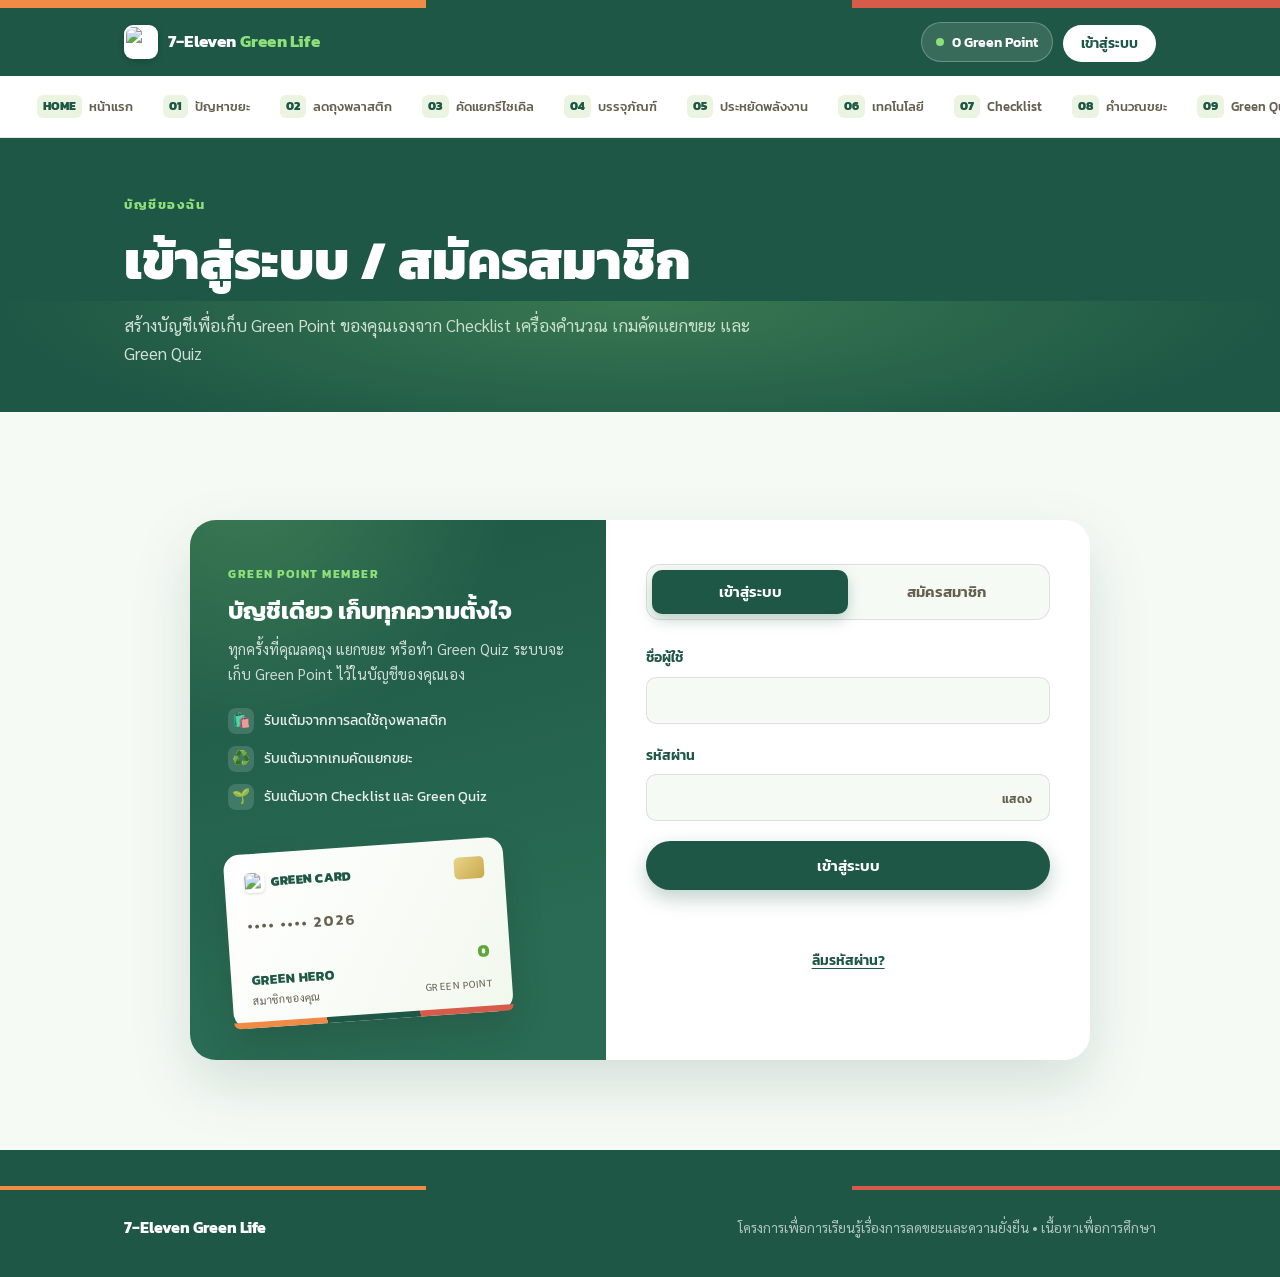
==== bags.html @ 4999dcd1 "Add files via upload" ====
<!DOCTYPE html>
<html lang="th">
<head>
<script>
  // gate: must be logged in to view this page
  if(!localStorage.getItem('seven_green_session')){
    location.href = 'login.html';
  }
</script>
<meta charset="UTF-8">
<meta name="viewport" content="width=device-width, initial-scale=1.0">
<title>การลดใช้ถุงพลาสติก | 7-Eleven Green Life</title>
<link rel="stylesheet" href="style.css">
</head>
<body>
<div class="tri-stripe"></div>

<header class="site-head">
  <div class="topbar">
    <div class="wrap">
      <a href="index.html" class="brand">
        <img src="images/7eleven-logo.png" alt="7-Eleven" class="mark">
        <span class="name">7‑Eleven <span>Green Life</span></span>
      </a>
      <div class="topbar-right">
        <div class="green-point"><span class="dot"></span><span data-green-points>0 Green Point</span></div>
        <div class="auth-area" id="authArea"></div>
      </div>
    </div>
  </div>
  <nav class="aisle-nav">
    <div class="wrap">
      <a href="index.html"><span class="num">HOME</span>หน้าแรก</a>
      <a href="problem.html"><span class="num">01</span>ปัญหาขยะ</a>
      <a href="bags.html"><span class="num">02</span>ลดถุงพลาสติก</a>
      <a href="recycle.html"><span class="num">03</span>คัดแยกรีไซเคิล</a>
      <a href="packaging.html"><span class="num">04</span>บรรจุภัณฑ์</a>
      <a href="energy.html"><span class="num">05</span>ประหยัดพลังงาน</a>
      <a href="technology.html"><span class="num">06</span>เทคโนโลยี</a>
      <a href="customer.html"><span class="num">07</span>Checklist</a>
      <a href="calculator.html"><span class="num">08</span>คำนวณขยะ</a>
      <a href="quiz.html"><span class="num">09</span>Green Quiz</a>
    </div>
  </nav>
</header>

<section class="aisle-sign">
  <div class="wrap">
    <span class="eyebrow">อาศัย 02 · ลงมือทำ</span>
    <h1>การลดใช้ถุงพลาสติก</h1>
    <p class="lede">ถุงพลาสติกใบเดียวที่คุณปฏิเสธวันนี้ อาจหมายถึงหลายร้อยปีที่ธรรมชาติไม่ต้องแบกรับ</p>
  </div>
</section>

<main>
  <div class="wrap">

    <section>
      <div class="shelf-label"><span class="badge">02 ต้นตอปัญหา</span><div class="line"></div></div>
      <h2>ปัญหาถุงพลาสติกแบบใช้ครั้งเดียว</h2>
      <p>ถุงพลาสติกหูหิ้วที่แจกฟรีหน้าเคาน์เตอร์คือขยะที่พบมากที่สุดจากร้านสะดวกซื้อ เพราะแจกง่าย ใช้ฟรี และมักถูกใช้เพียงครั้งเดียวก่อนถูกทิ้ง ทั้งที่ใช้เวลาผลิตจากทรัพยากรปิโตรเลียม และใช้เวลาย่อยสลายในธรรมชาตินานนับร้อยปี การลดถุงพลาสติกจึงเป็นจุดเริ่มต้นที่ง่ายที่สุดจุดหนึ่งในการลดขยะ</p>
      <div class="grid cols-3 mt">
        <div class="stat"><span class="num">1 ครั้ง</span><span class="label">อายุการใช้งานเฉลี่ยของถุงพลาสติก 1 ใบ</span></div>
        <div class="stat"><span class="num">400+</span><span class="label">ปีที่ใช้ย่อยสลายในธรรมชาติ</span></div>
        <div class="stat"><span class="num">0 บาท</span><span class="label">ต้นทุนที่ลูกค้าจ่าย แต่สิ่งแวดล้อมต้องแบกรับ</span></div>
      </div>
    </section>

    <section>
      <div class="shelf-label"><span class="badge">การรณรงค์</span><div class="line"></div></div>
      <h2>การรณรงค์ลดการใช้ถุง</h2>
      <div class="grid cols-2">
        <div class="card">
          <h3>💬 ถามก่อนแจกทุกครั้ง</h3>
          <p>พนักงานถามลูกค้าก่อนหยิบถุงเสมอ แทนการหยิบใส่ให้อัตโนมัติ เพื่อให้ลูกค้ามีสิทธิ์เลือก</p>
        </div>
        <div class="card">
          <h3>🏷️ ป้ายรณรงค์ในร้าน</h3>
          <p>ติดป้ายเชิญชวนบริเวณเคาน์เตอร์ชำระเงิน ให้ลูกค้าตัดสินใจได้ง่ายก่อนถึงจุดจ่ายเงิน</p>
        </div>
        <div class="card">
          <h3>🎁 สะสมแต้มเมื่อปฏิเสธถุง</h3>
          <p>มอบคะแนนสะสมหรือส่วนลดเล็กน้อยให้ลูกค้าที่นำถุงมาเองหรือปฏิเสธถุงพลาสติก</p>
        </div>
        <div class="card">
          <h3>📅 วันงดแจกถุง</h3>
          <p>กำหนดวันหรือช่วงเวลารณรงค์งดแจกถุงพลาสติกทุกสาขาพร้อมกัน เพื่อสร้างความคุ้นเคย</p>
        </div>
      </div>
    </section>

    <section>
      <div class="shelf-label"><span class="badge">ทางเลือก</span><div class="line"></div></div>
      <h2>ทางเลือกแทนถุงพลาสติก</h2>
      <div class="compare">
        <div class="col old">
          <h3>ถุงพลาสติกแบบเดิม</h3>
          <ul>
            <li>ใช้ครั้งเดียวแล้วทิ้ง</li>
            <li>ผลิตจากปิโตรเลียม</li>
            <li>ย่อยสลายยาก ตกค้างนาน</li>
            <li>แจกฟรีโดยไม่มีเงื่อนไข</li>
          </ul>
        </div>
        <div class="col new">
          <h3>ทางเลือกที่ยั่งยืนกว่า</h3>
          <ul>
            <li>ถุงผ้าหรือกระเป๋าที่ใช้ซ้ำได้หลายครั้ง</li>
            <li>ตะกร้า/กล่องส่วนตัวสำหรับใส่ของ</li>
            <li>ถุงกระดาษรีไซเคิลสำหรับของชิ้นเล็ก</li>
            <li>การถือสินค้าด้วยมือเมื่อซื้อไม่กี่ชิ้น</li>
          </ul>
        </div>
      </div>
    </section>

    <section>
      <div class="shelf-label"><span class="badge">ลองเลย</span><div class="line"></div></div>
      <h2>วันนี้คุณลดถุงไปกี่ใบ?</h2>
      <div class="panel center" id="bagCounterPanel">
        <p class="small">กดปุ่มทุกครั้งที่คุณปฏิเสธถุงพลาสติกวันนี้ แล้วกด "บันทึก" เพื่อรับ Green Point</p>
        <div style="display:flex;align-items:center;justify-content:center;gap:22px;margin:18px 0;">
          <button class="btn btn-outline" id="bagMinus" style="width:52px;height:52px;padding:0;font-size:1.4rem;">−</button>
          <div>
            <div class="big" id="bagCount" style="font-family:'Kanit';font-weight:800;font-size:3rem;color:var(--forest);">0</div>
            <div class="small">ใบที่ลดได้วันนี้</div>
          </div>
          <button class="btn btn-primary" id="bagPlus" style="width:52px;height:52px;padding:0;font-size:1.4rem;">+</button>
        </div>
        <button class="btn btn-forest" id="bagSave">บันทึกและรับ Green Point</button>
        <p class="feedback" id="bagFeedback"></p>
      </div>
    </section>

    <div class="center mt">
      <a href="recycle.html" class="btn btn-primary">ไปต่อ: การคัดแยกและรีไซเคิล →</a>
    </div>

  </div>
</main>

<footer>
  <div class="tri-stripe thin"></div>
  <div class="wrap" style="padding-top:24px;">
    <div class="fname">7‑Eleven Green Life</div>
    <div class="small">โครงการเพื่อการเรียนรู้เรื่องการลดขยะและความยั่งยืน • เนื้อหาเพื่อการศึกษา</div>
  </div>
</footer>
<script src="auth.js"></script>
<script src="script.js"></script>
<script>
(function(){
  let count = 0;
  const countEl = document.getElementById('bagCount');
  const fb = document.getElementById('bagFeedback');
  document.getElementById('bagPlus').addEventListener('click', ()=>{ count++; countEl.textContent = count; fb.textContent=''; });
  document.getElementById('bagMinus').addEventListener('click', ()=>{ count = Math.max(0,count-1); countEl.textContent = count; fb.textContent=''; });
  document.getElementById('bagSave').addEventListener('click', ()=>{
    if(count === 0){
      fb.className = 'feedback no';
      fb.textContent = 'ลองกด + เมื่อคุณปฏิเสธถุงพลาสติกก่อนบันทึกนะ';
      return;
    }
    if(!Auth.requireLogin(fb)) return;
    GreenPoints.add(count * 5);
    fb.className = 'feedback ok';
    fb.textContent = `เยี่ยมมาก! คุณได้รับ ${count*5} Green Point จากการลดถุง ${count} ใบ`;
    count = 0;
    countEl.textContent = 0;
  });
})();
</script>
</body>
</html>
---- style.css ----
@import url('https://fonts.googleapis.com/css2?family=Kanit:wght@400;500;600;700;800&family=Sarabun:wght@300;400;500;600;700&display=swap');

:root{
  --paper:#F6FAF5;
  --paper-2:#FFFFFF;
  --ink:#2B2B24;
  --ink-soft:#655F4F;
  --forest:#1E5745;
  --forest-2:#296B54;
  --leaf:#5CA83D;
  --leaf-light:#EAF4E1;
  --mint:#8FE07A;
  --sand:#F1ECDD;
  --orange:#EF8B45;
  --orange-light:#FCEEDD;
  --red:#D65B4A;
  --line: rgba(43,43,36,.12);
  --shadow: 0 10px 28px rgba(30,87,69,.10);
  --radius: 18px;
}

*{box-sizing:border-box;}
html{scroll-behavior:smooth;}
body{
  margin:0;
  background:var(--paper);
  color:var(--ink);
  font-family:'Sarabun',sans-serif;
  font-weight:400;
  line-height:1.7;
  -webkit-font-smoothing:antialiased;
}
h1,h2,h3,h4,.display{
  font-family:'Kanit',sans-serif;
  font-weight:700;
  color:var(--forest);
  line-height:1.25;
  margin:0 0 .5em;
}
h1{font-size:clamp(2rem,4.5vw,3.4rem); font-weight:800;}
h2{font-size:clamp(1.5rem,3vw,2.2rem);}
h3{font-size:1.25rem;}
p{margin:0 0 1em; color:var(--ink-soft);}
a{color:inherit;}
img{max-width:100%;display:block;}

.wrap{max-width:1080px;margin:0 auto;padding:0 24px;}

/* ---------- tri-stripe signature ---------- */
.tri-stripe{height:8px;width:100%;background:
  linear-gradient(90deg,
    var(--orange) 0 33.3%,
    var(--forest) 33.3% 66.6%,
    var(--red) 66.6% 100%);
}
.tri-stripe.thin{height:4px;}

/* ---------- header / aisle nav ---------- */
header.site-head{position:sticky;top:0;z-index:50;background:var(--paper);}
.topbar{background:var(--forest);color:#fff;}
.topbar .wrap{display:flex;align-items:center;justify-content:space-between;padding:14px 24px;}
.brand{display:flex;align-items:center;gap:10px;text-decoration:none;color:#fff;}
.brand .mark{
  width:34px;height:34px;border-radius:9px;
  display:block;object-fit:contain;background:#fff;padding:2px;
  box-shadow:0 2px 6px rgba(0,0,0,.18);
}
.brand .name{font-family:'Kanit';font-weight:700;font-size:1.05rem;letter-spacing:.2px;}
.brand .name span{color:var(--mint);}
.green-point{
  display:flex;align-items:center;gap:8px;background:rgba(255,255,255,.12);
  border:1px solid rgba(255,255,255,.25);padding:7px 14px;border-radius:999px;
  font-family:'Kanit';font-size:.9rem;font-weight:600;
}
.green-point .dot{width:8px;height:8px;border-radius:50%;background:var(--mint);}

.topbar-right{display:flex;align-items:center;gap:10px;flex-wrap:wrap;justify-content:flex-end;}

.btn-login{
  font-family:'Kanit';font-weight:600;font-size:.88rem;color:var(--forest);
  background:#fff;padding:8px 18px;border-radius:999px;text-decoration:none;
  white-space:nowrap;
}
.btn-login:hover{filter:brightness(.97);}

.user-chip{
  display:flex;align-items:center;gap:8px;background:rgba(255,255,255,.12);
  border:1px solid rgba(255,255,255,.25);padding:5px 8px 5px 5px;border-radius:999px;
}
.user-chip .avatar{
  width:26px;height:26px;border-radius:50%;background:var(--leaf);color:#fff;
  font-family:'Kanit';font-weight:800;font-size:.8rem;display:flex;align-items:center;justify-content:center;
  flex:none;
}
.user-chip .uname{font-family:'Kanit';font-weight:600;font-size:.86rem;color:#fff;white-space:nowrap;text-decoration:none;}
.user-chip .uname:hover{text-decoration:underline;}
.logout-btn{
  font-family:'Kanit';font-weight:500;font-size:.78rem;color:rgba(255,255,255,.85);
  background:transparent;border:1px solid rgba(255,255,255,.35);border-radius:999px;
  padding:5px 11px;cursor:pointer;white-space:nowrap;
}
.logout-btn:hover{background:rgba(255,255,255,.15);color:#fff;}

/* ---------- auth page ---------- */
.auth-wrap{max-width:900px;margin:0 auto;}
.auth-shell{
  display:grid;grid-template-columns:.86fr 1fr;
  background:var(--paper-2);border-radius:26px;overflow:hidden;
  box-shadow:0 24px 60px rgba(30,87,69,.16);
}
@media(max-width:760px){.auth-shell{grid-template-columns:1fr;}}

/* ---- left: brand / membership-card side ---- */
.auth-side{
  position:relative;overflow:hidden;
  background:
    radial-gradient(120% 90% at 12% -10%, rgba(143,224,122,.28), transparent 55%),
    linear-gradient(165deg,var(--forest) 0%,var(--forest-2) 78%);
  color:#fff;padding:44px 38px;
  display:flex;flex-direction:column;justify-content:space-between;gap:32px;
  min-height:520px;
}
@media(max-width:760px){.auth-side{min-height:0;padding:36px 30px 30px;}}
.auth-side::after{
  content:"";position:absolute;inset:auto -30% -50% -10%;height:260px;
  background:radial-gradient(60% 100% at 50% 0%, rgba(92,168,61,.32), transparent 70%);
  pointer-events:none;
}
.auth-side-top .eyebrow{
  font-family:'Kanit';font-weight:700;color:var(--mint);letter-spacing:1.5px;
  text-transform:uppercase;font-size:.76rem;display:block;margin-bottom:12px;
}
.auth-side-top h2{color:#fff;font-size:1.5rem;margin-bottom:.4em;}
.auth-side-top p{color:rgba(255,255,255,.78);font-size:.92rem;margin-bottom:0;}

.auth-perks{list-style:none;margin:22px 0 0;padding:0;display:flex;flex-direction:column;gap:12px;position:relative;z-index:1;}
.auth-perks li{display:flex;align-items:center;gap:10px;font-family:'Kanit';font-size:.86rem;color:rgba(255,255,255,.9);}
.auth-perks li .ico{
  width:26px;height:26px;border-radius:8px;background:rgba(255,255,255,.14);
  display:flex;align-items:center;justify-content:center;font-size:.92rem;flex:none;
}

/* membership card mockup — the signature element */
.member-card{
  position:relative;z-index:1;
  background:linear-gradient(120deg,#ffffff 0%,#f2f8ee 100%);
  color:var(--forest);border-radius:16px;padding:18px 20px;
  width:100%;max-width:280px;box-shadow:0 18px 34px rgba(30,50,40,.22);
  transform:rotate(-4deg) translateY(4px);
  transition:transform .4s ease;
}
.auth-side:hover .member-card{transform:rotate(-1deg) translateY(0);}
.member-card .mc-top{display:flex;align-items:center;justify-content:space-between;margin-bottom:20px;}
.member-card .mc-brand{
  font-family:'Kanit';font-weight:800;font-size:.82rem;letter-spacing:.3px;
  display:flex;align-items:center;gap:6px;
}
.member-card .mc-brand .mark{
  width:20px;height:20px;border-radius:5px;object-fit:contain;
  display:block;background:#fff;box-shadow:0 1px 3px rgba(0,0,0,.15);
}
.member-card .mc-chip{width:30px;height:22px;border-radius:5px;background:linear-gradient(135deg,#e8d48a,#c9a94a);}
.member-card .mc-num{font-family:'Kanit';font-weight:600;letter-spacing:2px;font-size:.92rem;color:var(--ink-soft);margin-bottom:14px;}
.member-card .mc-bottom{display:flex;align-items:flex-end;justify-content:space-between;}
.member-card .mc-name{font-family:'Kanit';font-weight:700;font-size:.85rem;}
.member-card .mc-name span{display:block;font-family:'Sarabun';font-weight:400;font-size:.68rem;color:var(--ink-soft);}
.member-card .mc-pts{text-align:right;}
.member-card .mc-pts b{display:block;font-family:'Kanit';font-weight:800;font-size:1.1rem;color:var(--leaf);}
.member-card .mc-pts span{font-size:.62rem;color:var(--ink-soft);text-transform:uppercase;letter-spacing:.5px;}
.member-card .mc-stripe{position:absolute;left:0;right:0;bottom:0;height:6px;background:
  linear-gradient(90deg,var(--orange) 0 33.3%,var(--forest) 33.3% 66.6%,var(--red) 66.6% 100%);
  border-radius:0 0 16px 16px;}

/* ---- right: form side ---- */
.auth-form-side{padding:44px 40px;}
@media(max-width:760px){.auth-form-side{padding:34px 26px 38px;}}

.auth-tabs{
  position:relative;display:flex;background:var(--paper);border:1px solid var(--line);
  border-radius:14px;padding:5px;margin-bottom:26px;
}
.auth-tab{
  flex:1;position:relative;z-index:1;text-align:center;font-family:'Kanit';font-weight:600;font-size:.92rem;
  padding:11px 0;border-radius:10px;border:none;background:transparent;color:var(--ink-soft);
  cursor:pointer;transition:color .25s ease;
}
.auth-tab.active{color:#fff;}
.auth-tabs::before{
  content:"";position:absolute;top:5px;bottom:5px;left:5px;
  width:calc(50% - 5px);background:var(--forest);border-radius:10px;
  transition:transform .28s cubic-bezier(.65,0,.35,1);
  box-shadow:0 6px 14px rgba(30,87,69,.26);
}
.auth-tabs.on-register::before{transform:translateX(100%);}

.auth-form{display:none;animation:authFadeIn .35s ease both;}
.auth-form.active{display:block;}
/* opacity-only: animating `transform` here creates a containing block for
   descendant inputs, which breaks the browser's autofill suggestion popup
   positioning and makes it render squashed on top of the field text */
@keyframes authFadeIn{from{opacity:0;}to{opacity:1;}}

.auth-form .field{position:relative;margin-bottom:20px;}
.auth-form .field label{display:block;font-family:'Kanit';font-weight:600;margin-bottom:7px;font-size:.88rem;color:var(--forest);}
.auth-form .field .input-wrap{position:relative;display:flex;align-items:center;}
.auth-form .field .fico{
  position:absolute;left:14px;top:50%;transform:translateY(-50%);
  width:18px;height:18px;color:var(--ink-soft);
  display:flex;align-items:center;justify-content:center;pointer-events:none;
}
.auth-form .field .fico svg{width:100%;height:100%;}
.auth-form .field input{
  width:100%;padding:13px 48px 13px 14px;border-radius:12px;border:1.5px solid var(--line);
  font-family:'Sarabun';font-size:.98rem;background:var(--paper);color:var(--ink);
  transition:border-color .2s ease, box-shadow .2s ease, background .2s ease;
}
.auth-form .field input::placeholder{color:#a9a894;}
.auth-form .field input:focus{
  outline:none;border-color:var(--leaf);background:#fff;
  box-shadow:0 0 0 4px var(--leaf-light);
}
.auth-form .field .toggle-pass{
  position:absolute;right:12px;top:50%;transform:translateY(-50%);
  background:none;border:none;cursor:pointer;
  color:var(--ink-soft);font-size:.78rem;font-family:'Kanit';font-weight:600;padding:4px 6px;
}
.auth-form .field .toggle-pass:hover{color:var(--forest);}

/* plain fields with no icon (security answer, forgot-password inputs) */
.auth-form .field > input{
  width:100%;padding:13px 14px;border-radius:12px;border:1.5px solid var(--line);
  font-family:'Sarabun';font-size:.98rem;background:var(--paper);color:var(--ink);
  transition:border-color .2s ease, box-shadow .2s ease, background .2s ease;
}
.auth-form .field > input::placeholder{color:#a9a894;}
.auth-form .field > input:focus{
  outline:none;border-color:var(--leaf);background:#fff;
  box-shadow:0 0 0 4px var(--leaf-light);
}
.auth-form .field select{
  width:100%;padding:13px 14px;border-radius:12px;border:1.5px solid var(--line);
  font-family:'Sarabun';font-size:.95rem;background:var(--paper);color:var(--ink);
  transition:border-color .2s ease, box-shadow .2s ease, background .2s ease;
}
.auth-form .field select:focus{
  outline:none;border-color:var(--leaf);background:#fff;
  box-shadow:0 0 0 4px var(--leaf-light);
}

.auth-links{text-align:center;margin-top:14px;}
.link-btn{
  background:none;border:none;cursor:pointer;padding:4px;
  font-family:'Kanit';font-weight:600;font-size:.86rem;color:var(--forest);
  text-decoration:underline;text-underline-offset:3px;
}
.link-btn:hover{color:var(--leaf);}

.auth-hint{
  font-size:.8rem;color:var(--ink-soft);margin:-8px 0 18px;padding:10px 12px;
  background:var(--sand);border-radius:10px;line-height:1.5;
}
.auth-submit{width:100%;justify-content:center;font-size:1rem;padding:14px 26px;}

.aisle-nav{background:var(--paper-2);border-bottom:1px solid var(--line);overflow-x:auto;}
.aisle-nav .wrap{display:flex;gap:4px;padding:10px 24px;min-width:max-content;}
.aisle-nav a{
  font-family:'Kanit';font-size:.82rem;font-weight:500;white-space:nowrap;
  color:var(--ink-soft);text-decoration:none;padding:8px 12px;border-radius:10px;
  display:flex;align-items:center;gap:7px;border:1px solid transparent;
}
.aisle-nav a .num{
  font-weight:800;color:var(--forest);background:var(--leaf-light);
  border-radius:6px;padding:1px 6px;font-size:.75rem;
}
.aisle-nav a:hover{background:var(--leaf-light);color:var(--ink);}
.aisle-nav a.active{background:var(--forest);color:#fff;}
.aisle-nav a.active .num{background:var(--leaf);color:#fff;}

/* ---------- aisle sign / page header ---------- */
.aisle-sign{
  background:var(--forest);
  color:#fff;
  position:relative;
  overflow:hidden;
  padding:56px 0 44px;
}
.aisle-sign::after{
  content:"";position:absolute;inset:auto -10% -40% -10%;height:220px;
  background:radial-gradient(60% 100% at 50% 0%, rgba(143,224,122,.24), transparent 70%);
  pointer-events:none;
}
.aisle-sign .eyebrow{
  font-family:'Kanit';font-weight:700;color:var(--mint);letter-spacing:1.5px;
  text-transform:uppercase;font-size:.82rem;margin-bottom:10px;display:block;
}
.aisle-sign h1{color:#fff;margin-bottom:.3em;}
.aisle-sign .lede{color:rgba(255,255,255,.82);max-width:640px;font-size:1.05rem;margin:0;}

main{padding:52px 0 90px;}
section{margin-bottom:56px;}
section:last-child{margin-bottom:0;}

.eyebrow-sm{
  font-family:'Kanit';font-weight:700;color:var(--leaf);text-transform:uppercase;
  font-size:.78rem;letter-spacing:1.2px;display:block;margin-bottom:6px;
}

/* ---------- cards / grids ---------- */
.grid{display:grid;gap:20px;}
.grid.cols-2{grid-template-columns:repeat(2,1fr);}
.grid.cols-3{grid-template-columns:repeat(3,1fr);}
.grid.cols-4{grid-template-columns:repeat(4,1fr);}
@media (max-width:820px){.grid.cols-2,.grid.cols-3,.grid.cols-4{grid-template-columns:1fr;}}

.card{
  background:var(--paper-2);border:1px solid var(--line);border-radius:var(--radius);
  padding:26px;box-shadow:var(--shadow);
}
.card h3{margin-bottom:.4em;}
.card p{margin-bottom:0;font-size:.95rem;}
.card .icon{font-size:1.8rem;margin-bottom:12px;display:block;}

.stat{
  background:var(--forest);color:#fff;border-radius:var(--radius);padding:26px;
}
.stat .num{font-family:'Kanit';font-weight:800;font-size:2.2rem;color:var(--mint);display:block;}
.stat .label{font-size:.88rem;color:rgba(255,255,255,.78);}

/* ---------- buttons ---------- */
.btn{
  display:inline-flex;align-items:center;gap:8px;
  font-family:'Kanit';font-weight:600;font-size:.95rem;
  padding:13px 26px;border-radius:999px;border:none;cursor:pointer;
  text-decoration:none;transition:transform .15s ease, box-shadow .15s ease;
}
.btn:hover{transform:translateY(-2px);}
.btn-primary{background:var(--forest);color:#fff;box-shadow:0 8px 20px rgba(30,87,69,.28);}
.btn-primary:hover{background:var(--forest-2);}
.btn-outline{background:transparent;color:var(--forest);border:2px solid var(--forest);}
.btn-outline.light{color:#fff;border-color:rgba(255,255,255,.6);}
.btn-forest{background:var(--forest);color:#fff;}
.btn:disabled{opacity:.5;cursor:not-allowed;transform:none;}

/* ---------- divider label ---------- */
.shelf-label{
  display:flex;align-items:center;gap:14px;margin-bottom:22px;
}
.shelf-label .badge{
  font-family:'Kanit';font-weight:800;color:#fff;background:var(--forest);
  border-radius:8px;padding:6px 12px;font-size:.85rem;
}
.shelf-label .line{flex:1;height:2px;background:repeating-linear-gradient(90deg,var(--line) 0 8px, transparent 8px 14px);}

/* ---------- checklist ---------- */
.checklist{display:flex;flex-direction:column;gap:10px;}
.checklist label{
  display:flex;align-items:center;gap:14px;background:var(--paper-2);
  border:1px solid var(--line);border-radius:14px;padding:16px 18px;cursor:pointer;
  font-family:'Kanit';font-weight:500;transition:background .15s;
}
.checklist label:hover{background:var(--leaf-light);}
.checklist input{width:20px;height:20px;accent-color:var(--leaf);flex:none;}
.checklist label span.pts{margin-left:auto;color:var(--leaf);font-weight:700;font-size:.85rem;}

/* ---------- calculator / interactive panels ---------- */
.panel{background:var(--paper-2);border:1px solid var(--line);border-radius:var(--radius);padding:32px;box-shadow:var(--shadow);}
.field{margin-bottom:18px;}
.field label{display:block;font-family:'Kanit';font-weight:600;margin-bottom:6px;font-size:.92rem;}
.field input[type=number]{
  width:100%;padding:12px 14px;border-radius:10px;border:1.5px solid var(--line);
  font-family:'Sarabun';font-size:1rem;background:var(--paper);
}
.field input[type=range]{width:100%;accent-color:var(--leaf);}
.field input[type=text],
.field input[type=email],
.field input[type=password],
.field textarea{
  width:100%;padding:12px 14px;border-radius:10px;border:1.5px solid var(--line);
  font-family:'Sarabun';font-size:1rem;background:var(--paper);color:var(--ink);
  transition:border-color .2s ease, box-shadow .2s ease, background .2s ease;
}
.field textarea{resize:vertical;min-height:90px;}
.field input[type=text]:focus,
.field input[type=email]:focus,
.field input[type=password]:focus,
.field textarea:focus{
  outline:none;border-color:var(--leaf);background:#fff;box-shadow:0 0 0 4px var(--leaf-light);
}
.field .hint-sm{display:block;font-size:.78rem;color:var(--ink-soft);margin-top:5px;font-weight:400;font-family:'Sarabun';}
.field select{
  width:100%;padding:12px 14px;border-radius:10px;border:1.5px solid var(--line);
  font-family:'Sarabun';font-size:1rem;background:var(--paper);color:var(--ink);
}
.result-box{
  margin-top:22px;background:var(--leaf-light);border:1.5px dashed var(--leaf);
  border-radius:14px;padding:22px;text-align:center;
}
.result-box .big{font-family:'Kanit';font-weight:800;font-size:2rem;color:var(--forest);}

/* ---------- profile page ---------- */
.profile-head{display:flex;align-items:center;gap:20px;margin-bottom:28px;flex-wrap:wrap;}
.profile-avatar{
  width:72px;height:72px;border-radius:50%;background:var(--forest);color:#fff;
  display:flex;align-items:center;justify-content:center;flex:none;
  font-family:'Kanit';font-weight:800;font-size:1.8rem;
  box-shadow:0 10px 24px rgba(30,87,69,.22);
}
.profile-head .who .uname-lg{font-family:'Kanit';font-weight:700;font-size:1.3rem;color:var(--forest);}
.profile-head .who .handle{font-size:.88rem;color:var(--ink-soft);}
.panel-title{font-family:'Kanit';font-weight:700;font-size:1.15rem;color:var(--forest);margin-bottom:4px;}
.panel-sub{font-size:.86rem;color:var(--ink-soft);margin-bottom:20px;}
.field-locked{
  width:100%;padding:12px 14px;border-radius:10px;border:1.5px dashed var(--line);
  background:var(--paper);color:var(--ink-soft);font-family:'Sarabun';font-size:1rem;
}
.profile-grid{display:grid;gap:24px;grid-template-columns:repeat(2,1fr);}
@media(max-width:820px){.profile-grid{grid-template-columns:1fr;}}

/* ---------- bins / drag drop ---------- */
.bins{display:grid;grid-template-columns:repeat(3,1fr);gap:16px;margin-top:24px;}
@media(max-width:700px){.bins{grid-template-columns:1fr;}}
.bin{
  border-radius:16px;padding:18px;min-height:190px;color:#fff;
  display:flex;flex-direction:column;gap:10px;transition:outline .15s;
  outline:3px dashed transparent;
}
.bin h4{color:#fff;font-family:'Kanit';margin:0 0 4px;font-size:1rem;}
.bin.over{outline-color:#fff;}
.bin[data-bin="general"]{background:#6B6B5E;}
.bin[data-bin="recycle"]{background:var(--forest-2);}
.bin[data-bin="organic"]{background:#9C6B3A;}
.bin .drop-zone{flex:1;background:rgba(255,255,255,.12);border-radius:10px;padding:8px;font-size:.8rem;min-height:70px;}
.trash-tray{display:flex;flex-wrap:wrap;gap:10px;margin-top:22px;}
.trash-item{
  background:var(--paper-2);border:1.5px solid var(--line);border-radius:12px;
  padding:10px 14px;font-family:'Kanit';font-weight:500;font-size:.88rem;cursor:grab;
  display:flex;align-items:center;gap:8px;user-select:none;
}
.trash-item:active{cursor:grabbing;}
.feedback{margin-top:16px;font-family:'Kanit';font-weight:600;min-height:1.4em;}
.feedback.ok{color:var(--leaf);}
.feedback.no{color:var(--red);}

/* ---------- quiz ---------- */
.quiz-card{background:var(--paper-2);border:1px solid var(--line);border-radius:var(--radius);padding:30px;box-shadow:var(--shadow);}
.quiz-progress{font-family:'Kanit';font-weight:600;color:var(--forest);margin-bottom:10px;font-size:.88rem;}
.quiz-track{height:6px;background:var(--line);border-radius:99px;margin-bottom:26px;overflow:hidden;}
.quiz-track .fill{height:100%;background:var(--leaf);width:0%;transition:width .3s;}
.quiz-q{font-family:'Kanit';font-weight:600;font-size:1.15rem;margin-bottom:20px;}
.quiz-opts{display:flex;flex-direction:column;gap:10px;}
.quiz-opt{
  text-align:left;padding:14px 16px;border-radius:12px;border:1.5px solid var(--line);
  background:var(--paper);font-family:'Sarabun';font-size:.98rem;cursor:pointer;
}
.quiz-opt:hover{border-color:var(--leaf);}
.quiz-opt.correct{background:var(--leaf-light);border-color:var(--leaf);color:var(--forest);font-weight:600;}
.quiz-opt.wrong{background:#FBEAE6;border-color:var(--red);}
.quiz-opt[disabled]{cursor:default;}
.quiz-explain{margin-top:16px;font-size:.92rem;background:var(--sand);border-radius:10px;padding:12px 14px;color:var(--ink-soft);display:none;}
.quiz-result{text-align:center;}
.quiz-result .badge-big{font-size:3rem;}
.quiz-result .score{font-family:'Kanit';font-weight:800;font-size:2.4rem;color:var(--forest);margin:8px 0;}

/* ---------- compare table ---------- */
.compare{display:grid;grid-template-columns:1fr 1fr;gap:16px;}
@media(max-width:700px){.compare{grid-template-columns:1fr;}}
.compare .col{border-radius:16px;padding:24px;}
.compare .old{background:#efe9da;border:1.5px solid var(--line);}
.compare .new{background:var(--leaf-light);border:1.5px solid var(--leaf);}
.compare ul{margin:0;padding-left:1.1em;}
.compare li{margin-bottom:8px;color:var(--ink-soft);}

/* ---------- infographic bars ---------- */
.bar-row{display:flex;align-items:center;gap:14px;margin-bottom:14px;}
.bar-row .label{font-family:'Kanit';font-size:.85rem;width:120px;flex:none;color:var(--ink-soft);}
.bar-row .track{flex:1;background:var(--line);border-radius:99px;height:14px;overflow:hidden;}
.bar-row .fill{height:100%;background:var(--leaf);border-radius:99px;}
.bar-row .pct{font-family:'Kanit';font-weight:700;width:44px;text-align:right;color:var(--forest);font-size:.85rem;}

/* ---------- footer ---------- */
footer{background:var(--forest);color:rgba(255,255,255,.75);padding:36px 0;}
footer .wrap{display:flex;justify-content:space-between;align-items:center;flex-wrap:wrap;gap:12px;}
footer .fname{font-family:'Kanit';font-weight:700;color:#fff;}
footer a{color:rgba(255,255,255,.75);text-decoration:none;font-size:.88rem;}
footer .small{color:rgba(255,255,255,.65);}

/* ---------- misc ---------- */
.center{text-align:center;}
.mt{margin-top:28px;}
.small{font-size:.85rem;color:var(--ink-soft);}
.pill{display:inline-block;background:var(--leaf-light);color:var(--forest);font-family:'Kanit';font-weight:600;font-size:.78rem;padding:5px 12px;border-radius:99px;}
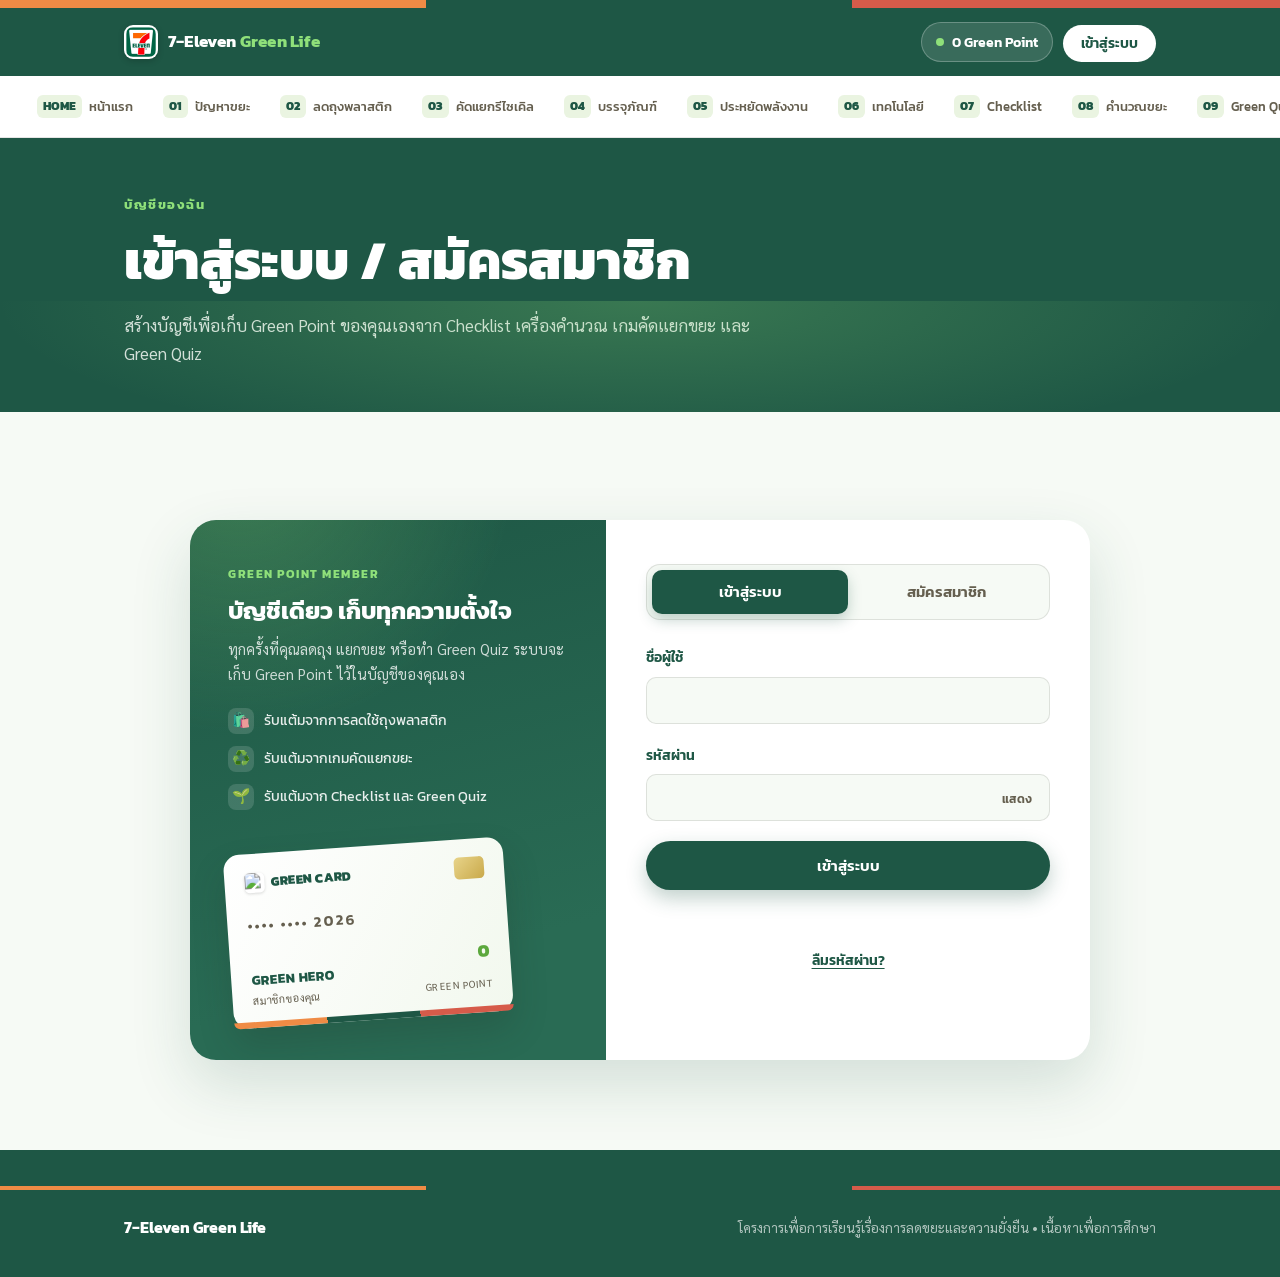
==== commit 1b15e2b2: "Update bags.html" ====
--- a/bags.html
+++ b/bags.html
@@ -19,7 +19,7 @@
   <div class="topbar">
     <div class="wrap">
       <a href="index.html" class="brand">
-        <img src="images/7eleven-logo.png" alt="7-Eleven" class="mark">
+        <img src="7eleven-logo.png" alt="7-Eleven" class="mark">
         <span class="name">7‑Eleven <span>Green Life</span></span>
       </a>
       <div class="topbar-right">
